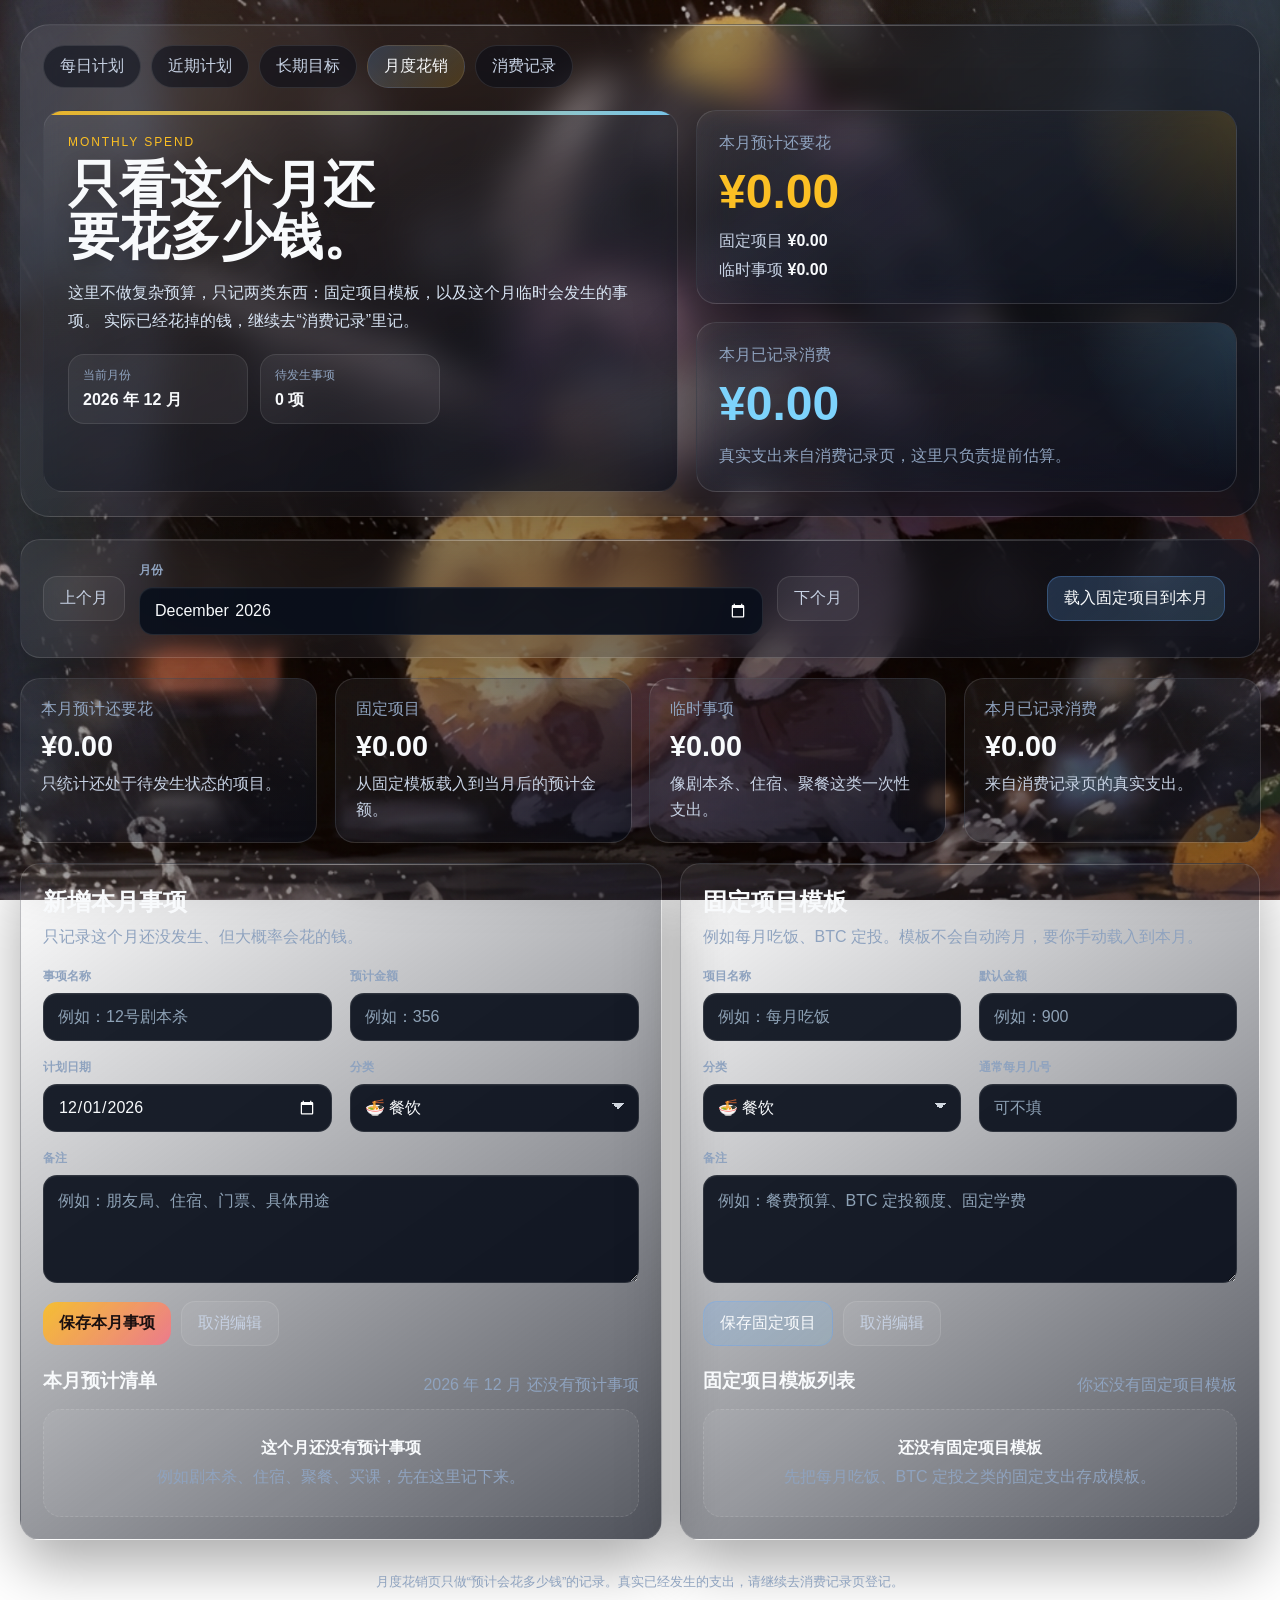
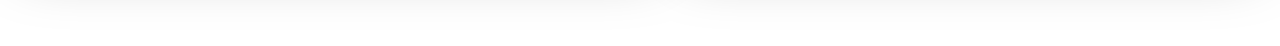
==== budget.html @ 2980a8bf "Deploy static site to GitHub Pages" ====
<!DOCTYPE html>
<html lang="zh-CN">
<head>
  <meta charset="UTF-8" />
  <meta name="viewport" content="width=device-width, initial-scale=1.0" />
  <title>月度花销</title>
  <link rel="stylesheet" href="styles/budget.css" />
  <link rel="stylesheet" href="styles/motion.css" />
</head>
<body>
  <div class="budget-shell" id="budgetDashboard">
    <header class="page-header glass-panel" data-motion-stage style="--motion-order: 0;">
      <nav class="page-nav">
        <a class="nav-link" href="index.html" data-hover-pop>每日计划</a>
        <a class="nav-link" href="recent.html" data-hover-pop>近期计划</a>
        <a class="nav-link" href="goals.html#overview" data-hover-pop>长期目标</a>
        <a class="nav-link active" href="budget.html" data-hover-pop>月度花销</a>
        <a class="nav-link" href="expenses.html" data-hover-pop>消费记录</a>
      </nav>

      <div class="hero hero--simple">
        <div class="hero-copy">
          <p class="eyebrow">Monthly spend</p>
          <h1 class="hero-title">只看这个月还要花多少钱。</h1>
          <p class="hero-description">
            这里不做复杂预算，只记两类东西：固定项目模板，以及这个月临时会发生的事项。
            实际已经花掉的钱，继续去“消费记录”里记。
          </p>
          <div class="hero-inline-metrics">
            <div class="hero-inline-chip">
              <span class="chip-label">当前月份</span>
              <strong id="heroMonthLabel">2026 年 4 月</strong>
            </div>
            <div class="hero-inline-chip">
              <span class="chip-label">待发生事项</span>
              <strong id="heroPendingCount">0 项</strong>
            </div>
          </div>
        </div>

        <div class="hero-side">
          <div class="hero-pulse-card">
            <span class="hero-side-label">本月预计还要花</span>
            <strong class="hero-side-value" id="heroPlannedTotal">¥0.00</strong>
            <div class="hero-side-split">
              <span>固定项目 <strong id="heroFixedSplit">¥0.00</strong></span>
              <span>临时事项 <strong id="heroOneOffSplit">¥0.00</strong></span>
            </div>
          </div>
          <div class="hero-balance-card">
            <span class="hero-side-label">本月已记录消费</span>
            <strong class="hero-side-balance" id="heroActualTotal">¥0.00</strong>
            <p id="heroBalanceNote">真实支出来自消费记录页，这里只负责提前估算。</p>
          </div>
        </div>
      </div>
    </header>

    <main class="page-content">
      <section class="control-bar glass-panel" data-motion-stage style="--motion-order: 1;">
        <div class="month-strip">
          <button class="month-nav-btn" type="button" id="budgetPrevMonth">上个月</button>
          <label class="month-select">
            <span>月份</span>
            <input id="budgetMonthInput" type="month" />
          </label>
          <button class="month-nav-btn" type="button" id="budgetNextMonth">下个月</button>
        </div>

        <div class="quick-actions">
          <button class="btn-secondary" type="button" id="loadFixedTemplatesBtn">载入固定项目到本月</button>
          <span class="status-note" id="budgetStatus"></span>
        </div>
      </section>

      <section class="summary-grid" data-motion-stage style="--motion-order: 2;">
        <article class="summary-card glass-panel" data-hover-pop>
          <span class="summary-label">本月预计还要花</span>
          <strong class="summary-value" id="summaryPlannedTotal">¥0.00</strong>
          <p class="summary-note">只统计还处于待发生状态的项目。</p>
        </article>
        <article class="summary-card glass-panel" data-hover-pop>
          <span class="summary-label">固定项目</span>
          <strong class="summary-value" id="summaryFixedTotal">¥0.00</strong>
          <p class="summary-note">从固定模板载入到当月后的预计金额。</p>
        </article>
        <article class="summary-card glass-panel" data-hover-pop>
          <span class="summary-label">临时事项</span>
          <strong class="summary-value" id="summaryOneOffTotal">¥0.00</strong>
          <p class="summary-note">像剧本杀、住宿、聚餐这类一次性支出。</p>
        </article>
        <article class="summary-card glass-panel" data-hover-pop>
          <span class="summary-label">本月已记录消费</span>
          <strong class="summary-value" id="summaryActualTotal">¥0.00</strong>
          <p class="summary-note">来自消费记录页的真实支出。</p>
        </article>
      </section>

      <section class="planner-grid" data-motion-stage style="--motion-order: 3;">
        <section class="section-card glass-panel">
          <div class="section-head">
            <div>
              <h2>新增本月事项</h2>
              <p>只记录这个月还没发生、但大概率会花的钱。</p>
            </div>
          </div>

          <form id="monthPlanForm">
            <input id="monthPlanEditingId" type="hidden" />
            <div class="form-grid">
              <div class="field">
                <label for="monthPlanTitleInput">事项名称</label>
                <input id="monthPlanTitleInput" type="text" placeholder="例如：12号剧本杀" />
              </div>
              <div class="field">
                <label for="monthPlanAmountInput">预计金额</label>
                <input id="monthPlanAmountInput" type="number" step="0.01" min="0.01" placeholder="例如：356" />
              </div>
              <div class="field">
                <label for="monthPlanDateInput">计划日期</label>
                <input id="monthPlanDateInput" type="date" />
              </div>
              <div class="field">
                <label for="monthPlanCategoryInput">分类</label>
                <select id="monthPlanCategoryInput"></select>
              </div>
              <div class="field full">
                <label for="monthPlanNoteInput">备注</label>
                <textarea id="monthPlanNoteInput" placeholder="例如：朋友局、住宿、门票、具体用途"></textarea>
              </div>
            </div>
            <div class="form-actions">
              <button class="btn-primary" type="submit" id="monthPlanSubmitLabel">保存本月事项</button>
              <button class="btn-ghost" type="button" id="cancelMonthPlanEdit" hidden>取消编辑</button>
              <span class="status-note" id="monthPlanFormStatus"></span>
            </div>
          </form>

          <div class="forecast-groups">
            <div class="forecast-group-shell">
              <div class="group-title-row">
                <h3>本月预计清单</h3>
                <span class="group-note" id="monthPlanSummary">当前月份还没有预计事项。</span>
              </div>
              <div class="forecast-items" id="monthPlanList"></div>
            </div>
          </div>
        </section>

        <section class="section-card glass-panel">
          <div class="section-head">
            <div>
              <h2>固定项目模板</h2>
              <p>例如每月吃饭、BTC 定投。模板不会自动跨月，要你手动载入到本月。</p>
            </div>
          </div>

          <form id="fixedTemplateForm">
            <input id="fixedTemplateEditingId" type="hidden" />
            <div class="form-grid">
              <div class="field">
                <label for="fixedTemplateTitleInput">项目名称</label>
                <input id="fixedTemplateTitleInput" type="text" placeholder="例如：每月吃饭" />
              </div>
              <div class="field">
                <label for="fixedTemplateAmountInput">默认金额</label>
                <input id="fixedTemplateAmountInput" type="number" step="0.01" min="0.01" placeholder="例如：900" />
              </div>
              <div class="field">
                <label for="fixedTemplateCategoryInput">分类</label>
                <select id="fixedTemplateCategoryInput"></select>
              </div>
              <div class="field">
                <label for="fixedTemplateRecurringDayInput">通常每月几号</label>
                <input id="fixedTemplateRecurringDayInput" type="number" min="1" max="31" placeholder="可不填" />
              </div>
              <div class="field full">
                <label for="fixedTemplateNoteInput">备注</label>
                <textarea id="fixedTemplateNoteInput" placeholder="例如：餐费预算、BTC 定投额度、固定学费"></textarea>
              </div>
            </div>
            <div class="form-actions">
              <button class="btn-secondary" type="submit" id="fixedTemplateSubmitLabel">保存固定项目</button>
              <button class="btn-ghost" type="button" id="cancelFixedTemplateEdit" hidden>取消编辑</button>
              <span class="status-note" id="fixedTemplateFormStatus"></span>
            </div>
          </form>

          <div class="forecast-groups">
            <div class="forecast-group-shell">
              <div class="group-title-row">
                <h3>固定项目模板列表</h3>
                <span class="group-note" id="fixedTemplateSummary">你还没有固定项目模板。</span>
              </div>
              <div class="fixed-template-list" id="fixedTemplateList"></div>
            </div>
          </div>
        </section>
      </section>

      <p class="footer-note" data-motion-stage style="--motion-order: 4;">
        月度花销页只做“预计会花多少钱”的记录。真实已经发生的支出，请继续去消费记录页登记。
      </p>
    </main>
  </div>

  <script src="scripts/motion.js"></script>
  <script src="scripts/budget-store.js"></script>
  <script src="scripts/budget.js"></script>
</body>
</html>
---- styles/budget.css ----
:root {
  --bg-overlay: rgba(0, 0, 0, 0.14);
  --bg-ink: #06080f;
  --panel-bg: rgba(12, 16, 28, 0.72);
  --panel-bg-strong: rgba(15, 20, 34, 0.88);
  --panel-border: rgba(255, 255, 255, 0.12);
  --text-main: #f8fafc;
  --text-muted: #c7d2e4;
  --text-soft: #8fa3bf;
  --accent-cyan: #7dd3fc;
  --accent-blue: #60a5fa;
  --accent-amber: #fbbf24;
  --accent-rose: #fb7185;
  --success: #86efac;
  --warning: #fdba74;
  --danger: #fca5a5;
  --shadow: 0 24px 60px rgba(0, 0, 0, 0.34);
  --radius-xl: 30px;
  --radius-lg: 20px;
  --radius-md: 14px;
}

* {
  box-sizing: border-box;
}

html,
body {
  margin: 0;
  min-height: 100%;
}

body {
  font-family: "Segoe UI", "Microsoft YaHei", sans-serif;
  color: var(--text-main);
  background: url("../assets/bg.png") no-repeat center center fixed;
  background-size: cover;
  position: relative;
}

body::before {
  content: "";
  position: fixed;
  inset: 0;
  background:
    radial-gradient(circle at top right, rgba(125, 211, 252, 0.18), transparent 32%),
    radial-gradient(circle at left center, rgba(255, 255, 255, 0.08), transparent 26%),
    linear-gradient(160deg, rgba(10, 14, 25, 0.06), rgba(10, 14, 25, 0.18)),
    var(--bg-overlay);
  pointer-events: none;
  z-index: -1;
}

body::after {
  content: "";
  position: fixed;
  inset: 0;
  background:
    radial-gradient(circle at 12% 14%, rgba(255, 255, 255, 0.12), transparent 18%),
    radial-gradient(circle at 82% 20%, rgba(125, 211, 252, 0.08), transparent 20%);
  pointer-events: none;
  z-index: -1;
}

a {
  color: inherit;
  text-decoration: none;
}

button,
input,
textarea,
select {
  font: inherit;
}

input,
textarea,
select {
  color-scheme: dark;
}

button {
  border: none;
}

.budget-shell {
  max-width: 1320px;
  margin: 0 auto;
  padding: 24px 20px 42px;
}

.glass-panel,
.section-card,
.summary-card,
.hero-pulse-card,
.hero-balance-card,
.budget-row,
.compare-card,
.forecast-item,
.forecast-template-item {
  background: linear-gradient(145deg, rgba(255, 255, 255, 0.05), var(--panel-bg));
  backdrop-filter: blur(18px);
  border: 1px solid var(--panel-border);
  box-shadow: var(--shadow);
}

.page-header {
  border-radius: var(--radius-xl);
  padding: 20px 22px 24px;
  margin-bottom: 22px;
  position: relative;
  overflow: hidden;
}

.page-header::before,
.section-card::before,
.control-bar::before {
  content: "";
  position: absolute;
  inset: 0 0 auto 0;
  height: 1px;
  background: linear-gradient(90deg, transparent, rgba(255, 255, 255, 0.4), transparent);
  pointer-events: none;
}

.page-nav {
  display: flex;
  flex-wrap: wrap;
  gap: 10px;
  margin-bottom: 22px;
  position: relative;
  z-index: 1;
}

.nav-link {
  padding: 10px 16px;
  border-radius: 999px;
  background: rgba(10, 14, 24, 0.56);
  border: 1px solid rgba(255, 255, 255, 0.1);
  color: var(--text-muted);
  transition: transform 0.2s ease, background 0.2s ease, color 0.2s ease;
}

.nav-link:hover,
.nav-link.active {
  color: var(--text-main);
  background: linear-gradient(135deg, rgba(96, 165, 250, 0.22), rgba(251, 191, 36, 0.18));
  transform: translateY(-1px);
}

.hero {
  display: grid;
  grid-template-columns: minmax(0, 1.08fr) minmax(300px, 0.92fr);
  gap: 18px;
  align-items: stretch;
}

.hero--simple {
  grid-template-columns: minmax(0, 1.08fr) minmax(320px, 0.92fr);
}

.hero-copy {
  padding: 24px 24px 18px;
  border-radius: var(--radius-lg);
  background: linear-gradient(160deg, rgba(255, 255, 255, 0.06), rgba(12, 16, 28, 0.72));
  border: 1px solid rgba(255, 255, 255, 0.08);
  position: relative;
  overflow: hidden;
}

.hero-copy::before {
  content: "";
  position: absolute;
  inset: 0 0 auto 0;
  height: 4px;
  background: linear-gradient(90deg, rgba(251, 191, 36, 0.9), rgba(125, 211, 252, 0.92));
}

.eyebrow {
  margin: 0 0 10px;
  letter-spacing: 0.16em;
  text-transform: uppercase;
  font-size: 12px;
  color: var(--accent-amber);
}

.hero-title {
  margin: 0;
  font-size: clamp(2.2rem, 4vw, 3.5rem);
  line-height: 1.02;
  max-width: 11ch;
  text-shadow: 0 8px 18px rgba(0, 0, 0, 0.26);
}

.hero-description {
  margin: 16px 0 0;
  max-width: 66ch;
  color: #d8e4f3;
  line-height: 1.72;
}

.hero-inline-metrics {
  display: flex;
  flex-wrap: wrap;
  gap: 12px;
  margin-top: 20px;
}

.hero-inline-chip {
  min-width: 180px;
  padding: 12px 14px;
  border-radius: 16px;
  background: rgba(255, 255, 255, 0.06);
  border: 1px solid rgba(255, 255, 255, 0.09);
}

.chip-label {
  display: block;
  font-size: 12px;
  color: var(--text-soft);
  margin-bottom: 6px;
}

.hero-inline-chip strong {
  font-size: 1rem;
}

.hero-side {
  display: grid;
  gap: 18px;
}

.hero-pulse-card,
.hero-balance-card {
  border-radius: var(--radius-lg);
  padding: 22px;
  min-height: 160px;
  position: relative;
  overflow: hidden;
}

.hero-pulse-card::before,
.hero-balance-card::before,
.summary-card::before,
.section-card::after {
  content: "";
  position: absolute;
  inset: 0;
  pointer-events: none;
}

.hero-pulse-card::before {
  background: radial-gradient(circle at top right, rgba(251, 191, 36, 0.18), transparent 30%);
}

.hero-balance-card::before {
  background: radial-gradient(circle at top right, rgba(125, 211, 252, 0.18), transparent 28%);
}

.hero-side-label {
  display: block;
  color: var(--text-soft);
  margin-bottom: 10px;
}

.hero-side-value,
.hero-side-balance {
  display: block;
  font-size: clamp(2rem, 4vw, 3rem);
  font-weight: 700;
  margin-bottom: 12px;
}

.hero-side-value {
  color: var(--accent-amber);
}

.hero-side-balance {
  color: var(--accent-cyan);
}

.hero-side-split {
  display: flex;
  flex-direction: column;
  gap: 8px;
  color: var(--text-muted);
}

.hero-side-split strong {
  color: var(--text-main);
}

#heroBalanceNote {
  margin: 0;
  color: var(--text-soft);
  line-height: 1.6;
}

.page-content {
  display: flex;
  flex-direction: column;
  gap: 20px;
}

.control-bar,
.section-card {
  position: relative;
  border-radius: var(--radius-lg);
  padding: 22px;
}

.control-bar {
  display: grid;
  grid-template-columns: minmax(0, 1fr) minmax(360px, auto);
  gap: 18px;
}

.month-strip {
  display: grid;
  grid-template-columns: auto 1fr auto;
  gap: 14px;
  align-items: center;
}

.month-strip-center {
  display: grid;
  grid-template-columns: repeat(2, minmax(0, 1fr));
  gap: 12px;
}

.month-nav-btn,
.btn-primary,
.btn-secondary,
.btn-ghost,
.btn-danger,
.btn-soft-success,
.btn-soft-warning {
  display: inline-flex;
  align-items: center;
  justify-content: center;
  gap: 8px;
  padding: 11px 16px;
  border-radius: 14px;
  cursor: pointer;
  transition: transform 0.2s ease, background 0.2s ease, border-color 0.2s ease;
}

.month-nav-btn,
.btn-ghost {
  background: rgba(255, 255, 255, 0.05);
  border: 1px solid rgba(255, 255, 255, 0.1);
  color: var(--text-muted);
}

.btn-primary {
  background: linear-gradient(135deg, rgba(251, 191, 36, 0.9), rgba(251, 113, 133, 0.82));
  color: #1a1010;
  font-weight: 700;
}

.btn-secondary {
  background: linear-gradient(135deg, rgba(96, 165, 250, 0.22), rgba(125, 211, 252, 0.16));
  border: 1px solid rgba(96, 165, 250, 0.3);
  color: var(--text-main);
}

.btn-danger {
  background: rgba(251, 113, 133, 0.16);
  border: 1px solid rgba(251, 113, 133, 0.26);
  color: #ffd9df;
}

.btn-soft-success {
  background: rgba(134, 239, 172, 0.14);
  border: 1px solid rgba(134, 239, 172, 0.26);
  color: #e4f9e8;
}

.btn-soft-warning {
  background: rgba(253, 186, 116, 0.14);
  border: 1px solid rgba(253, 186, 116, 0.28);
  color: #ffe9cc;
}

.month-nav-btn:hover,
.btn-primary:hover,
.btn-secondary:hover,
.btn-ghost:hover,
.btn-danger:hover,
.btn-soft-success:hover,
.btn-soft-warning:hover {
  transform: translateY(-1px);
}

.month-select,
.budget-total-form,
.field {
  display: flex;
  flex-direction: column;
  gap: 8px;
}

.month-select span,
.budget-total-label,
.field label {
  color: var(--text-soft);
  font-size: 12px;
  font-weight: 600;
}

.month-select select,
.month-select input,
.budget-total-form input,
.field input,
.field textarea,
.field select {
  width: 100%;
  min-height: 48px;
  padding: 12px 14px;
  border-radius: 14px;
  border: 1px solid rgba(255, 255, 255, 0.1);
  background: rgba(10, 16, 28, 0.92);
  background-color: rgba(10, 16, 28, 0.92);
  color: var(--text-main);
  appearance: none;
  outline: none;
  box-shadow: inset 0 1px 0 rgba(255, 255, 255, 0.03);
}

.month-select select,
.field select {
  background-image:
    linear-gradient(45deg, transparent 50%, rgba(226, 232, 240, 0.92) 50%),
    linear-gradient(135deg, rgba(226, 232, 240, 0.92) 50%, transparent 50%);
  background-position:
    calc(100% - 20px) calc(50% - 2px),
    calc(100% - 14px) calc(50% - 2px);
  background-size: 6px 6px, 6px 6px;
  background-repeat: no-repeat;
  padding-right: 40px;
}

.month-select select option,
.month-select select optgroup,
.field select option,
.field select optgroup {
  background: #101826;
  background-color: #101826;
  color: #f7fafc;
}

.field textarea {
  min-height: 108px;
  resize: vertical;
  line-height: 1.6;
}

.month-select input::placeholder,
.budget-total-form input::placeholder,
.field input::placeholder,
.field textarea::placeholder {
  color: #8ea2b6;
}

.month-select select:focus,
.month-select input:focus,
.budget-total-form input:focus,
.field input:focus,
.field textarea:focus,
.field select:focus {
  border-color: rgba(125, 211, 252, 0.46);
  box-shadow: 0 0 0 3px rgba(125, 211, 252, 0.1);
  background-color: rgba(12, 20, 34, 0.98);
}

.budget-total-form {
  justify-content: end;
}

.quick-actions {
  display: flex;
  flex-wrap: wrap;
  justify-content: flex-end;
  align-items: center;
  gap: 12px;
}

.summary-grid,
.dashboard-grid,
.planner-grid,
.form-grid,
.mini-metrics {
  display: grid;
  gap: 18px;
}

.summary-grid {
  grid-template-columns: repeat(4, minmax(0, 1fr));
}

.summary-card {
  position: relative;
  border-radius: var(--radius-lg);
  padding: 20px;
  overflow: hidden;
}

.summary-card::before {
  background: radial-gradient(circle at top right, rgba(255, 255, 255, 0.06), transparent 32%);
}

.summary-label {
  display: block;
  color: var(--text-soft);
  margin-bottom: 10px;
}

.summary-value {
  display: block;
  color: var(--text-main);
  font-size: 1.8rem;
  margin-bottom: 8px;
}

.summary-note {
  margin: 0;
  color: var(--text-muted);
  line-height: 1.6;
}

.dashboard-grid {
  grid-template-columns: minmax(320px, 0.92fr) minmax(0, 1.08fr);
  align-items: start;
}

.section-head {
  display: flex;
  justify-content: space-between;
  gap: 16px;
  align-items: flex-start;
  margin-bottom: 18px;
}

.section-head h2,
.group-title-row h3 {
  margin: 0;
}

.section-head p,
.group-note {
  margin: 6px 0 0;
  color: var(--text-soft);
  line-height: 1.6;
}

.compact-form-grid {
  grid-template-columns: repeat(2, minmax(0, 1fr));
}

.form-grid {
  grid-template-columns: repeat(2, minmax(0, 1fr));
}

.field.full {
  grid-column: 1 / -1;
}

.form-actions {
  display: flex;
  flex-wrap: wrap;
  align-items: center;
  gap: 10px;
  margin-top: 18px;
}

.status-note {
  color: var(--text-soft);
  font-size: 13px;
}

.status-note.success {
  color: var(--success);
}

.mini-metrics {
  grid-template-columns: repeat(2, minmax(0, 1fr));
  margin: 18px 0;
}

.mini-metric {
  padding: 14px;
  border-radius: 16px;
  background: rgba(255, 255, 255, 0.05);
  border: 1px solid rgba(255, 255, 255, 0.08);
}

.mini-metric span {
  display: block;
  color: var(--text-soft);
  margin-bottom: 8px;
}

.mini-metric strong {
  font-size: 1.25rem;
}

.category-budget-list,
.category-compare-grid,
.forecast-items,
.fixed-template-list {
  display: flex;
  flex-direction: column;
  gap: 12px;
}

.budget-row,
.compare-card,
.forecast-item,
.forecast-template-item {
  border-radius: 18px;
  padding: 16px;
}

.budget-row {
  display: flex;
  justify-content: space-between;
  gap: 12px;
  align-items: center;
}

.budget-row-copy strong {
  display: block;
  margin-bottom: 6px;
}

.budget-row-copy span {
  color: var(--text-soft);
  font-size: 13px;
}

.budget-row-actions {
  display: flex;
  gap: 10px;
  flex-wrap: wrap;
  justify-content: flex-end;
}

.btn-small {
  padding: 9px 12px;
  border-radius: 11px;
  font-size: 13px;
}

.compare-card {
  display: flex;
  flex-direction: column;
  gap: 12px;
  position: relative;
  overflow: hidden;
}

.compare-card::before {
  content: "";
  position: absolute;
  inset: 0;
  background: radial-gradient(circle at top right, rgba(96, 165, 250, 0.12), transparent 30%);
  pointer-events: none;
}

.compare-card-top,
.compare-stat-row,
.forecast-item-top,
.forecast-template-top {
  display: flex;
  justify-content: space-between;
  gap: 12px;
  align-items: flex-start;
}

.compare-card-title,
.forecast-item-title,
.forecast-template-title {
  margin: 0;
  font-size: 1rem;
}

.compare-budget-amount,
.forecast-item-amount,
.forecast-template-amount {
  font-weight: 700;
  white-space: nowrap;
}

.compare-budget-amount {
  color: var(--accent-amber);
}

.compare-stat-row {
  font-size: 13px;
  color: var(--text-muted);
}

.compare-progress {
  width: 100%;
  height: 12px;
  border-radius: 999px;
  background: rgba(255, 255, 255, 0.08);
  overflow: hidden;
  position: relative;
}

.compare-progress-actual,
.compare-progress-forecast {
  position: absolute;
  inset: 0 auto 0 0;
  border-radius: inherit;
}

.compare-progress-actual {
  background: linear-gradient(90deg, rgba(125, 211, 252, 0.95), rgba(96, 165, 250, 0.95));
}

.compare-progress-forecast {
  background: linear-gradient(90deg, rgba(251, 191, 36, 0.85), rgba(251, 113, 133, 0.82));
  mix-blend-mode: screen;
}

.compare-foot {
  display: flex;
  justify-content: space-between;
  gap: 12px;
  color: var(--text-soft);
  font-size: 12px;
}

.compare-foot strong {
  color: var(--text-main);
}

.planner-grid {
  grid-template-columns: minmax(0, 1.05fr) minmax(340px, 0.95fr);
  align-items: start;
}

.forecast-groups {
  display: flex;
  flex-direction: column;
  gap: 18px;
  margin-top: 20px;
}

.forecast-group-shell {
  display: flex;
  flex-direction: column;
  gap: 12px;
}

.group-title-row {
  display: flex;
  justify-content: space-between;
  gap: 12px;
  align-items: center;
}

.forecast-item,
.forecast-template-item {
  display: flex;
  flex-direction: column;
  gap: 12px;
}

.forecast-item.is-skipped {
  opacity: 0.72;
}

.forecast-item.is-done {
  border-color: rgba(134, 239, 172, 0.28);
}

.forecast-item-meta,
.forecast-template-meta,
.forecast-item-actions,
.forecast-template-actions {
  display: flex;
  flex-wrap: wrap;
  gap: 10px;
  align-items: center;
}

.forecast-tag,
.forecast-status {
  display: inline-flex;
  align-items: center;
  gap: 6px;
  padding: 5px 10px;
  border-radius: 999px;
  background: rgba(255, 255, 255, 0.08);
  color: var(--text-muted);
  font-size: 12px;
}

.forecast-status--done {
  background: rgba(134, 239, 172, 0.14);
  color: #e8fceb;
}

.forecast-status--planned {
  background: rgba(125, 211, 252, 0.14);
  color: #d8f4ff;
}

.forecast-status--skipped {
  background: rgba(148, 163, 184, 0.18);
  color: #d9e3ee;
}

.forecast-item-note,
.forecast-template-note {
  margin: 0;
  color: var(--text-muted);
  white-space: pre-wrap;
  line-height: 1.6;
}

.empty-state {
  border-radius: 18px;
  padding: 28px 24px;
  text-align: center;
  background: rgba(255, 255, 255, 0.05);
  border: 1px dashed rgba(255, 255, 255, 0.12);
  color: var(--text-soft);
}

.empty-state strong {
  display: block;
  color: var(--text-main);
  margin-bottom: 8px;
}

.footer-note {
  text-align: center;
  color: var(--text-soft);
  font-size: 13px;
}

@media (max-width: 1180px) {
  .hero,
  .dashboard-grid,
  .planner-grid,
  .control-bar {
    grid-template-columns: 1fr;
  }

  .summary-grid {
    grid-template-columns: repeat(2, minmax(0, 1fr));
  }
}

@media (max-width: 760px) {
  .budget-shell {
    padding: 18px 14px 28px;
  }

  .page-header,
  .section-card,
  .control-bar {
    padding: 18px;
  }

  .month-strip,
  .month-strip-center,
  .summary-grid,
  .form-grid,
  .compact-form-grid,
  .mini-metrics {
    grid-template-columns: 1fr;
  }

  .page-nav,
  .budget-row-actions,
  .forecast-item-actions,
  .forecast-template-actions,
  .quick-actions {
    gap: 8px;
  }

  .nav-link,
  .month-nav-btn,
  .btn-primary,
  .btn-secondary,
  .btn-ghost,
  .quick-actions .status-note {
    width: 100%;
  }

  .compare-card-top,
  .forecast-item-top,
  .forecast-template-top,
  .group-title-row,
  .section-head {
    flex-direction: column;
  }

  .hero-title {
    font-size: 2.2rem;
  }
}
---- styles/motion.css ----
﻿:root {
  --motion-fast: 190ms;
  --motion-base: 280ms;
  --motion-slow: 380ms;
  --motion-ease: cubic-bezier(0.22, 1, 0.36, 1);
  --motion-shift-sm: 10px;
  --motion-shift-md: 18px;
  --hover-pop-ms: 460ms;
  --hover-lift: -5px;
  --hover-rest-lift: -1px;
  --hover-pop-shadow: 0 14px 26px rgba(15, 23, 42, 0.16);
}

html.motion-enabled body {
  transition:
    opacity var(--motion-base) var(--motion-ease),
    transform var(--motion-base) var(--motion-ease),
    filter var(--motion-base) var(--motion-ease);
}

html.motion-enabled body.page-leaving {
  opacity: 0;
  transform: translateY(var(--motion-shift-sm));
  filter: saturate(0.98);
}

html.motion-enabled [data-motion-stage],
html.motion-enabled [data-motion-item] {
  will-change: opacity, transform;
  backface-visibility: hidden;
}

html.motion-enabled body.page-ready [data-motion-stage] {
  animation: motion-stage-in var(--motion-slow) var(--motion-ease) both;
  animation-delay: calc(var(--motion-order, 0) * 72ms);
}

html.motion-enabled body.page-ready [data-motion-item] {
  animation: motion-item-in var(--motion-base) var(--motion-ease) both;
  animation-delay: calc(150ms + (var(--motion-item-order, 0) * 46ms));
}

html.motion-enabled .motion-swap,
html.motion-enabled .motion-section {
  will-change: opacity, transform;
  backface-visibility: hidden;
}

html.motion-enabled .motion-swap {
  transition:
    opacity var(--motion-fast) var(--motion-ease),
    transform var(--motion-fast) var(--motion-ease),
    filter var(--motion-fast) var(--motion-ease);
}

html.motion-enabled .motion-swap.is-switching-out {
  opacity: 0;
  transform: translateY(var(--motion-shift-sm));
  filter: saturate(0.98);
}

html.motion-enabled .motion-swap.is-switching-in {
  animation: motion-swap-in var(--motion-base) var(--motion-ease) both;
}

html.motion-enabled .motion-section {
  transition:
    opacity var(--motion-base) var(--motion-ease),
    transform var(--motion-base) var(--motion-ease),
    filter var(--motion-base) var(--motion-ease);
}

html.motion-enabled .motion-section.is-hiding,
html.motion-enabled .motion-section.is-hidden,
html.motion-enabled .motion-section.is-revealing {
  opacity: 0;
  transform: translateY(calc(var(--motion-shift-sm) * -1));
  filter: saturate(0.98);
}

html.motion-enabled .motion-section.is-visible,
html.motion-enabled .motion-section:not(.is-hidden):not(.is-hiding):not(.is-revealing) {
  opacity: 1;
  transform: translateY(0);
  filter: none;
}

html.motion-enabled .motion-section[hidden] {
  display: none !important;
}

@keyframes motion-stage-in {
  from {
    opacity: 0;
    transform: translateY(var(--motion-shift-md));
  }
  to {
    opacity: 1;
    transform: translateY(0);
  }
}

@keyframes motion-item-in {
  from {
    opacity: 0;
    transform: translateY(14px);
  }
  to {
    opacity: 1;
    transform: translateY(0);
  }
}

@keyframes motion-swap-in {
  from {
    opacity: 0;
    transform: translateY(14px);
    filter: saturate(0.98);
  }
  to {
    opacity: 1;
    transform: translateY(0);
    filter: none;
  }
}

@media (hover: hover) and (pointer: fine) {
  html.motion-enabled [data-hover-pop] {
    will-change: transform, box-shadow, filter;
    backface-visibility: hidden;
    transition:
      transform var(--motion-base) var(--motion-ease),
      box-shadow var(--motion-base) var(--motion-ease),
      filter var(--motion-base) var(--motion-ease);
    transform: translate3d(0, 0, 0);
  }

  html.motion-enabled [data-hover-pop].is-hover-popping {
    animation: hover-pop var(--hover-pop-ms) var(--motion-ease) both;
  }

  html.motion-enabled [data-hover-pop]:hover {
    transform: translate3d(0, var(--hover-rest-lift), 0);
    box-shadow: var(--hover-pop-shadow);
    filter: brightness(1.015) saturate(1.02);
  }
}

@keyframes hover-pop {
  0% {
    transform: translate3d(0, 0, 0);
  }
  42% {
    transform: translate3d(0, var(--hover-lift), 0);
  }
  72% {
    transform: translate3d(0, 0, 0);
  }
  100% {
    transform: translate3d(0, var(--hover-rest-lift), 0);
  }
}

html.motion-enabled .motion-remove-layer {
  position: fixed;
  inset: 0;
  pointer-events: none;
  overflow: hidden;
  z-index: 9996;
}

html.motion-enabled .motion-remove-shell {
  position: fixed;
  overflow: hidden;
  pointer-events: none;
  transform: translateZ(0);
  border-radius: var(--ghost-radius, 16px);
}

html.motion-enabled .motion-remove-ghost {
  width: 100%;
  height: 100%;
  border-radius: inherit;
  overflow: hidden;
  box-shadow:
    0 10px 24px rgba(2, 8, 23, 0.22),
    inset 0 1px 0 rgba(255, 255, 255, 0.05);
}

html.motion-enabled .motion-remove-ghost-copy,
html.motion-enabled .motion-remove-ghost-copy * {
  pointer-events: none !important;
}

html.motion-enabled .motion-remove-ghost-copy {
  width: 100%;
  height: 100%;
  opacity: 0.92;
  animation: none !important;
  transition: none !important;
}

html.motion-enabled .motion-remove-shell.is-animating .motion-remove-ghost {
  animation: motion-remove-ghost-out 120ms linear both;
}

html.motion-enabled .motion-remove-shell.is-reduced.is-animating .motion-remove-ghost {
  animation-duration: 80ms;
}

html.motion-enabled .motion-undo-host {
  position: relative;
  overflow: visible;
}

html.motion-enabled .motion-panel-undo-stack {
  position: absolute;
  top: 12px;
  right: 12px;
  width: min(240px, calc(100% - 24px));
  display: flex;
  flex-direction: column;
  gap: 8px;
  pointer-events: none;
  z-index: 8;
}

html.motion-enabled .motion-panel-undo,
html.motion-enabled .motion-fallback-undo {
  position: relative;
  display: flex;
  align-items: center;
  justify-content: space-between;
  gap: 10px;
  overflow: hidden;
  pointer-events: auto;
  border-radius: 12px;
  border: 1px solid rgba(191, 219, 254, 0.16);
  background: linear-gradient(160deg, rgba(15, 23, 42, 0.88), rgba(30, 41, 59, 0.76));
  box-shadow: 0 10px 24px rgba(2, 8, 23, 0.22);
  backdrop-filter: blur(14px);
  opacity: 0;
  transition: opacity var(--motion-fast) var(--motion-ease);
}

html.motion-enabled .motion-panel-undo {
  min-height: 44px;
  padding: 9px 11px 11px;
}

html.motion-enabled .motion-panel-undo.is-visible,
html.motion-enabled .motion-fallback-undo.is-visible {
  opacity: 1;
}

html.motion-enabled .motion-panel-undo.is-exiting,
html.motion-enabled .motion-fallback-undo.is-exiting {
  opacity: 0;
}

html.motion-enabled .motion-panel-undo-copy,
html.motion-enabled .motion-fallback-undo-copy {
  min-width: 0;
  display: flex;
  align-items: center;
  gap: 8px;
}

html.motion-enabled .motion-panel-undo-badge {
  width: 8px;
  height: 8px;
  border-radius: 999px;
  flex-shrink: 0;
  background: linear-gradient(135deg, rgba(96, 165, 250, 0.95), rgba(129, 140, 248, 0.92));
  box-shadow: 0 0 10px rgba(96, 165, 250, 0.38);
}

html.motion-enabled .motion-panel-undo-label,
html.motion-enabled .motion-fallback-undo-label {
  color: #f8fbff;
  font-size: 13px;
  font-weight: 600;
  white-space: nowrap;
  overflow: hidden;
  text-overflow: ellipsis;
}

html.motion-enabled .motion-panel-undo-action,
html.motion-enabled .motion-fallback-undo-action {
  display: inline-flex;
  align-items: center;
  justify-content: center;
  flex-shrink: 0;
  min-width: 52px;
  padding: 7px 11px;
  border: 1px solid rgba(191, 219, 254, 0.18);
  border-radius: 999px;
  background: rgba(125, 211, 252, 0.12);
  color: #e0f2fe;
  font-size: 12px;
  font-weight: 700;
  line-height: 1;
  cursor: pointer;
  transition:
    background var(--motion-fast) var(--motion-ease),
    border-color var(--motion-fast) var(--motion-ease);
}

html.motion-enabled .motion-panel-undo-action:hover,
html.motion-enabled .motion-fallback-undo-action:hover {
  background: rgba(125, 211, 252, 0.2);
  border-color: rgba(191, 219, 254, 0.28);
}

html.motion-enabled .motion-panel-undo-progress,
html.motion-enabled .motion-fallback-undo-progress {
  position: absolute;
  left: 0;
  right: 0;
  bottom: 0;
  height: 2px;
  background: rgba(255, 255, 255, 0.06);
}

html.motion-enabled .motion-panel-undo-progress-fill,
html.motion-enabled .motion-fallback-undo-progress-fill {
  width: 100%;
  height: 100%;
  background: linear-gradient(90deg, rgba(224, 242, 254, 0.78), rgba(125, 211, 252, 0.82));
  transform-origin: left center;
  animation: motion-undo-progress var(--undo-duration, 2200ms) linear forwards;
}

html.motion-enabled .motion-fallback-stack {
  position: fixed;
  right: max(12px, env(safe-area-inset-right));
  bottom: max(12px, env(safe-area-inset-bottom));
  width: min(210px, calc(100vw - 24px));
  display: flex;
  flex-direction: column;
  gap: 8px;
  pointer-events: none;
  z-index: 9997;
}

html.motion-enabled .motion-fallback-undo {
  min-height: 40px;
  padding: 9px 10px 11px;
}

@keyframes motion-remove-ghost-out {
  from {
    opacity: 1;
  }
  to {
    opacity: 0;
  }
}

@keyframes motion-undo-progress {
  from {
    transform: scaleX(1);
  }
  to {
    transform: scaleX(0);
  }
}

@media (prefers-reduced-motion: reduce) {
  :root {
    --motion-fast: 1ms;
    --motion-base: 1ms;
    --motion-slow: 1ms;
    --motion-shift-sm: 0px;
    --motion-shift-md: 0px;
    --hover-pop-ms: 1ms;
    --hover-lift: 0px;
    --hover-rest-lift: 0px;
  }

  html.motion-enabled body,
  html.motion-enabled [data-motion-stage],
  html.motion-enabled [data-motion-item],
  html.motion-enabled .motion-swap,
  html.motion-enabled .motion-section,
  html.motion-enabled [data-hover-pop],
  html.motion-enabled .motion-panel-undo,
  html.motion-enabled .motion-fallback-undo,
  html.motion-enabled .motion-remove-ghost,
  html.motion-enabled .motion-remove-ghost-copy {
    animation-duration: 1ms !important;
    animation-delay: 0ms !important;
    transition-duration: 1ms !important;
    transform: none !important;
    filter: none !important;
  }

  html.motion-enabled [data-hover-pop]:hover,
  html.motion-enabled [data-hover-pop].is-hover-popping {
    box-shadow: none !important;
  }
}
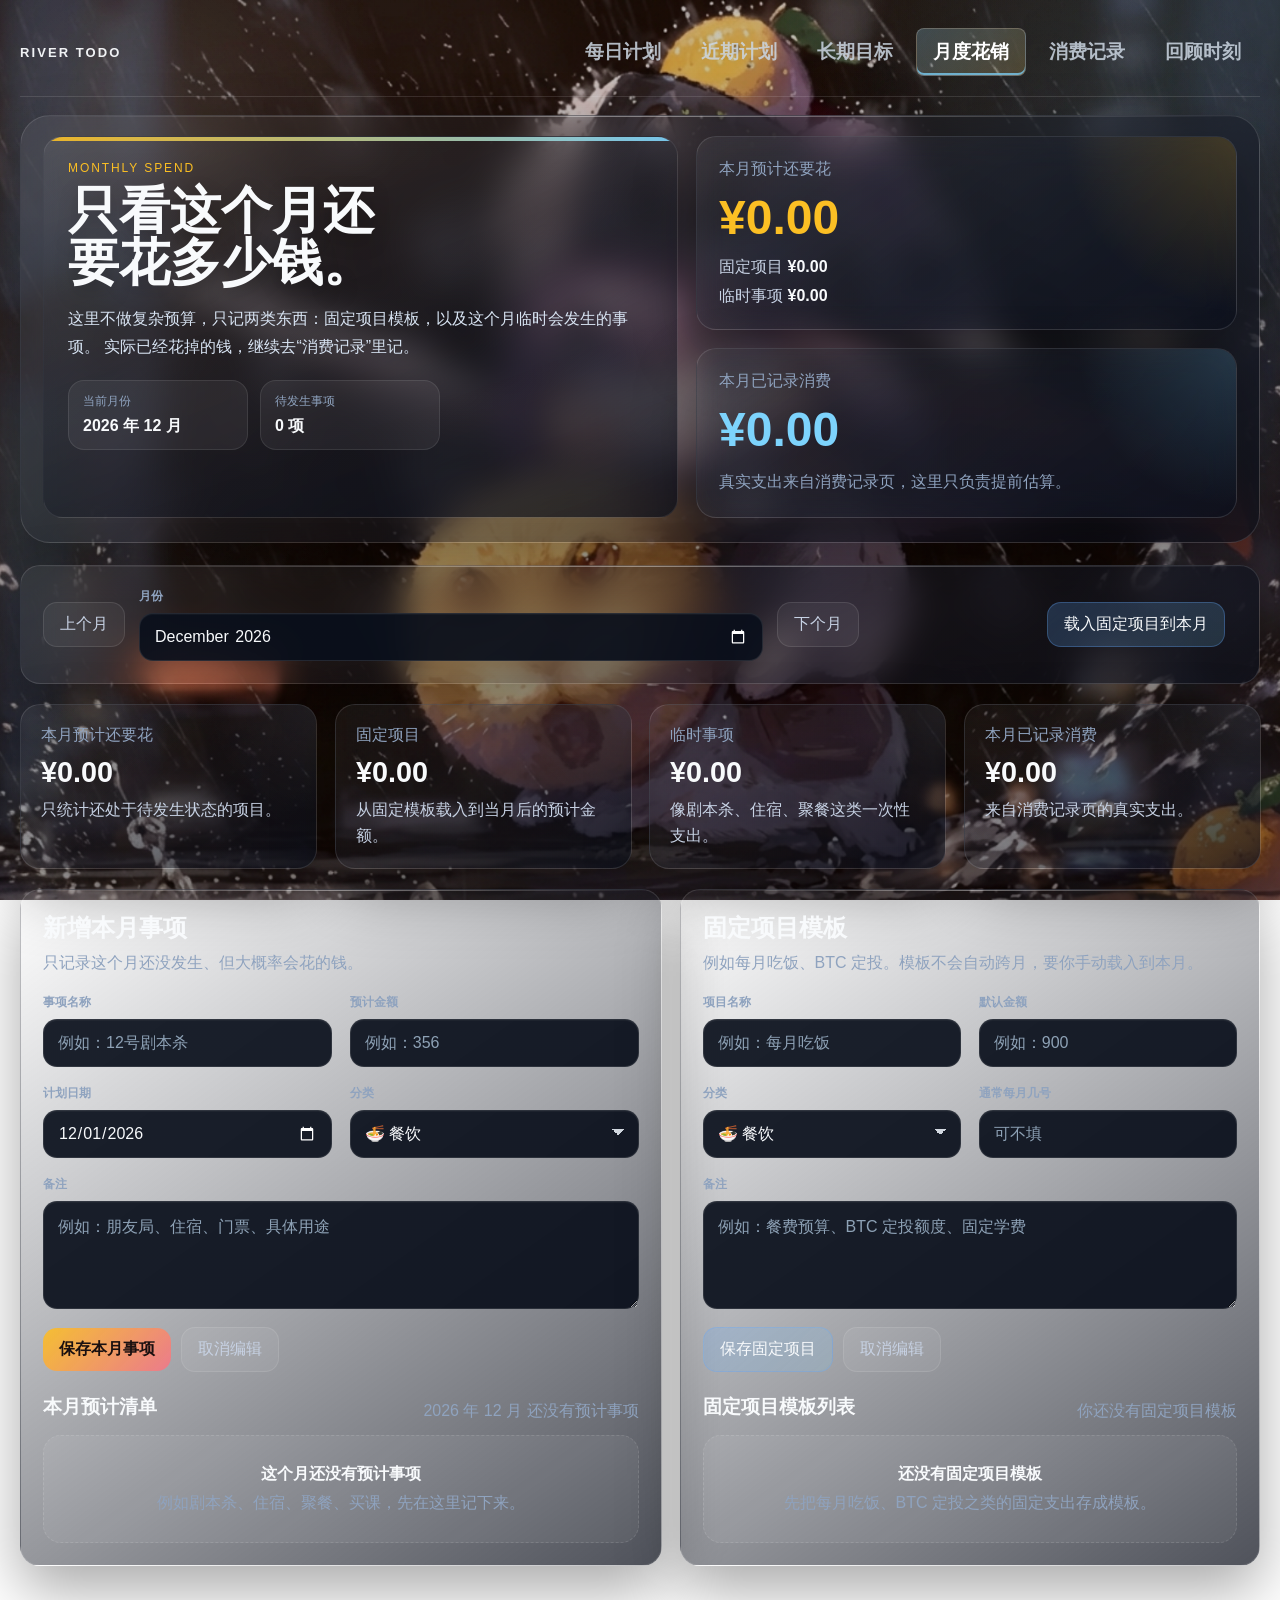
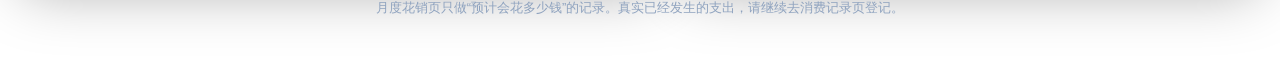
==== commit db4b1f35: "feat(h5): 完善回顾时刻与消费可视化体验" ====
--- a/budget.html
+++ b/budget.html
@@ -5,19 +5,24 @@
   <meta name="viewport" content="width=device-width, initial-scale=1.0" />
   <title>月度花销</title>
   <link rel="stylesheet" href="styles/budget.css" />
+  <link rel="stylesheet" href="styles/page-nav.css" />
   <link rel="stylesheet" href="styles/motion.css" />
 </head>
 <body>
   <div class="budget-shell" id="budgetDashboard">
+    <nav class="site-top-nav" aria-label="主导航">
+      <a class="site-top-nav__brand" href="index.html">River Todo</a>
+      <div class="page-nav site-top-nav__links">
+        <a class="nav-link" href="index.html">每日计划</a>
+        <a class="nav-link" href="recent.html">近期计划</a>
+        <a class="nav-link" href="goals.html#overview">长期目标</a>
+        <a class="nav-link active" href="budget.html">月度花销</a>
+        <a class="nav-link" href="expenses.html">消费记录</a>
+        <a class="nav-link" href="moments.html">回顾时刻</a>
+      </div>
+    </nav>
+
     <header class="page-header glass-panel" data-motion-stage style="--motion-order: 0;">
-      <nav class="page-nav">
-        <a class="nav-link" href="index.html" data-hover-pop>每日计划</a>
-        <a class="nav-link" href="recent.html" data-hover-pop>近期计划</a>
-        <a class="nav-link" href="goals.html#overview" data-hover-pop>长期目标</a>
-        <a class="nav-link active" href="budget.html" data-hover-pop>月度花销</a>
-        <a class="nav-link" href="expenses.html" data-hover-pop>消费记录</a>
-      </nav>
-
       <div class="hero hero--simple">
         <div class="hero-copy">
           <p class="eyebrow">Monthly spend</p>
--- a/styles/page-nav.css
+++ b/styles/page-nav.css
@@ -0,0 +1,105 @@
+.site-top-nav {
+  display: grid;
+  grid-template-columns: auto minmax(0, 1fr);
+  align-items: center;
+  gap: 24px;
+  margin: 0 0 18px;
+  padding: 0 0 16px;
+  border-bottom: 1px solid rgba(255, 255, 255, 0.12);
+}
+
+.site-top-nav__brand {
+  color: rgba(248, 250, 252, 0.96);
+  font-size: 13px;
+  font-weight: 800;
+  letter-spacing: 0.16em;
+  text-transform: uppercase;
+  white-space: nowrap;
+}
+
+.site-top-nav .page-nav,
+.site-top-nav__links {
+  display: flex;
+  flex-wrap: nowrap;
+  justify-content: flex-end;
+  gap: 6px;
+  margin: 0;
+  padding: 4px 2px;
+  overflow-x: auto;
+  scrollbar-width: none;
+}
+
+.site-top-nav .page-nav::-webkit-scrollbar,
+.site-top-nav__links::-webkit-scrollbar {
+  display: none;
+}
+
+.site-top-nav .nav-link {
+  display: inline-flex;
+  align-items: center;
+  justify-content: center;
+  flex: 0 0 auto;
+  width: auto;
+  min-width: max-content;
+  min-height: 44px;
+  padding: 10px 16px;
+  border-radius: 8px;
+  background: transparent;
+  border: 1px solid transparent;
+  box-shadow: none;
+  color: rgba(203, 213, 225, 0.86);
+  font-size: clamp(1rem, 1.45vw, 1.22rem);
+  font-weight: 800;
+  letter-spacing: 0;
+  text-decoration: none;
+  backdrop-filter: none;
+  transition: background 0.18s ease, border-color 0.18s ease, color 0.18s ease, box-shadow 0.18s ease;
+}
+
+.site-top-nav .nav-link:hover,
+.site-top-nav .nav-link:focus-visible {
+  background: rgba(255, 255, 255, 0.07);
+  border-color: rgba(255, 255, 255, 0.12);
+  color: #f8fafc;
+  transform: none;
+}
+
+.site-top-nav .nav-link.active {
+  background:
+    linear-gradient(135deg, rgba(125, 211, 252, 0.18), rgba(251, 191, 36, 0.12)),
+    rgba(255, 255, 255, 0.08);
+  border-color: rgba(255, 255, 255, 0.2);
+  color: #ffffff;
+  box-shadow: inset 0 -2px 0 rgba(125, 211, 252, 0.76);
+  transform: none;
+}
+
+.site-top-nav .nav-link:focus-visible {
+  outline: 2px solid rgba(125, 211, 252, 0.58);
+  outline-offset: 3px;
+}
+
+@media (max-width: 760px) {
+  .site-top-nav {
+    grid-template-columns: 1fr;
+    gap: 10px;
+    margin-bottom: 14px;
+    padding-bottom: 12px;
+  }
+
+  .site-top-nav__brand {
+    font-size: 12px;
+  }
+
+  .site-top-nav .page-nav,
+  .site-top-nav__links {
+    justify-content: flex-start;
+    margin-inline: -2px;
+  }
+
+  .site-top-nav .nav-link {
+    min-height: 42px;
+    padding: 9px 14px;
+    font-size: 1rem;
+  }
+}
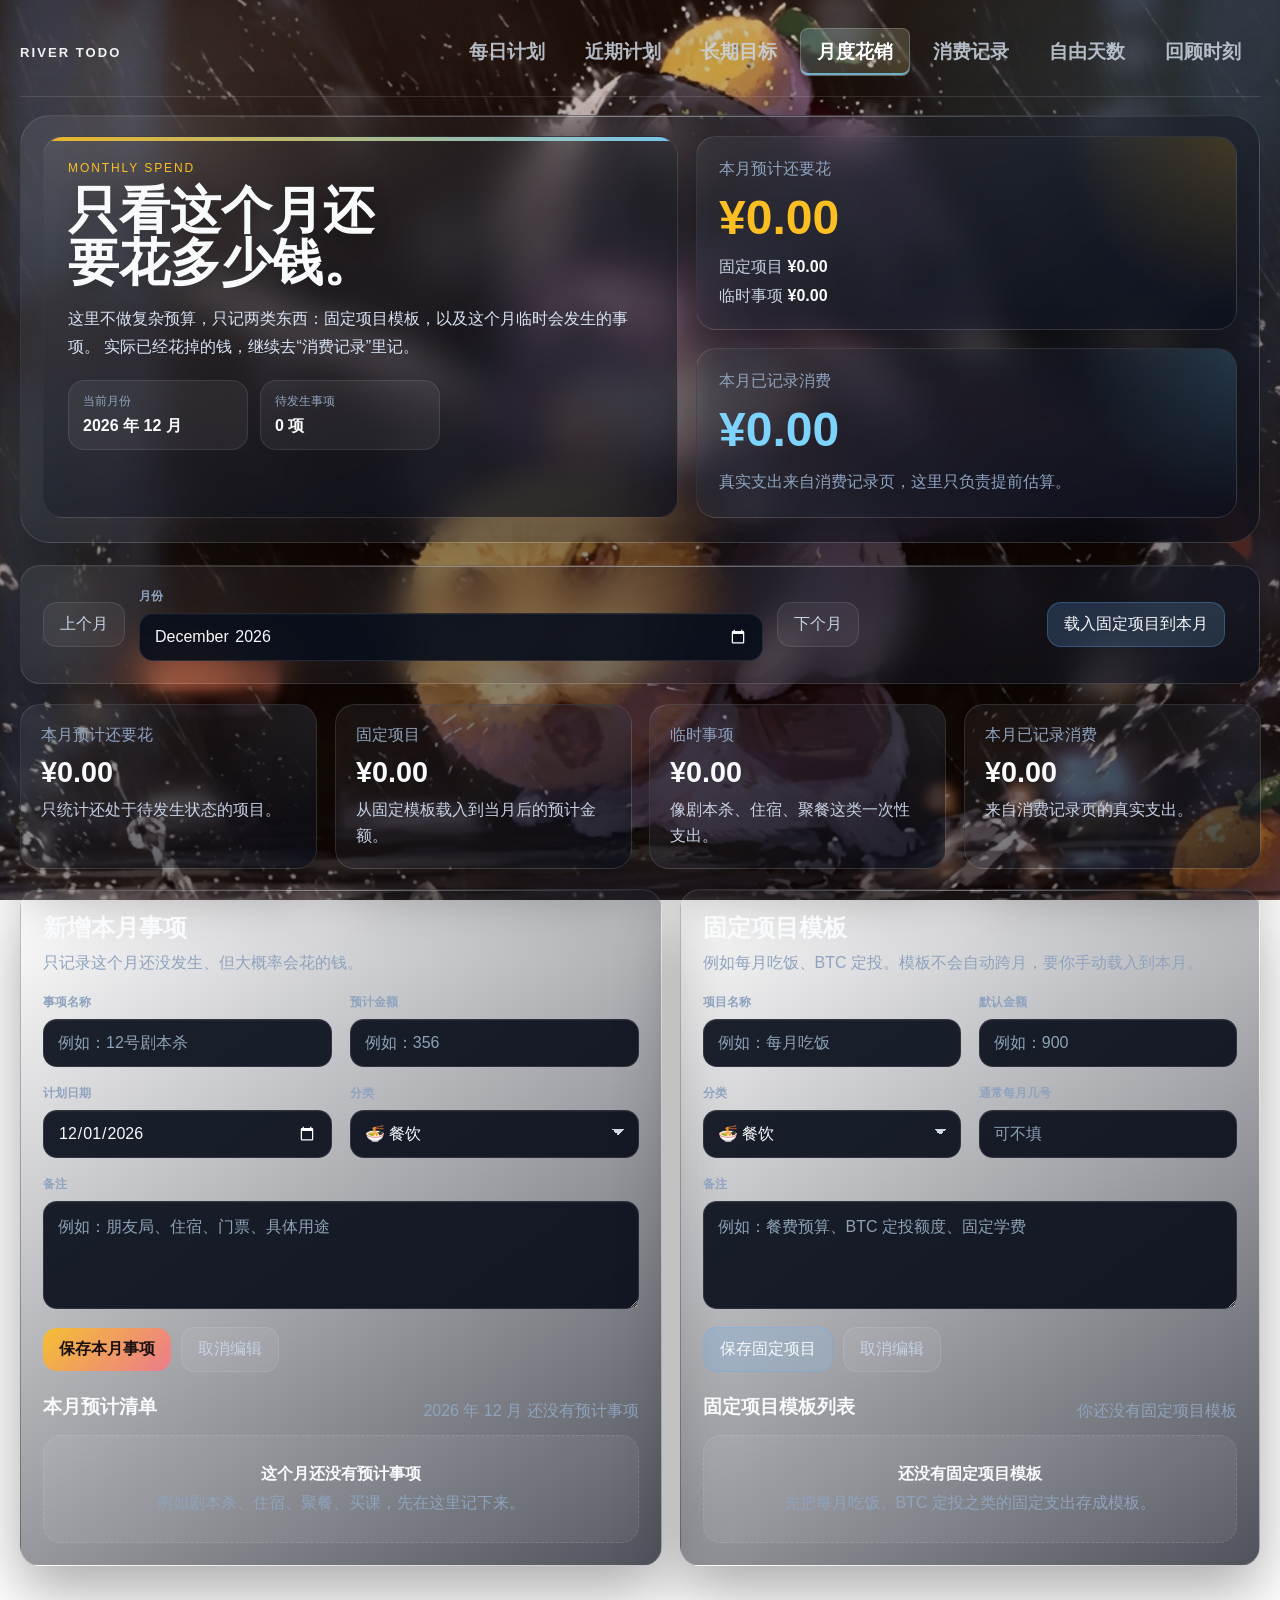
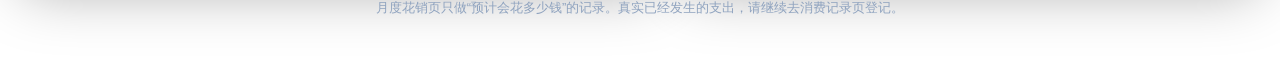
==== commit 89f71ec2: "feat(h5): 增加消费分层与自由天数" ====
--- a/budget.html
+++ b/budget.html
@@ -18,6 +18,7 @@
         <a class="nav-link" href="goals.html#overview">长期目标</a>
         <a class="nav-link active" href="budget.html">月度花销</a>
         <a class="nav-link" href="expenses.html">消费记录</a>
+        <a class="nav-link" href="freedom.html">自由天数</a>
         <a class="nav-link" href="moments.html">回顾时刻</a>
       </div>
     </nav>
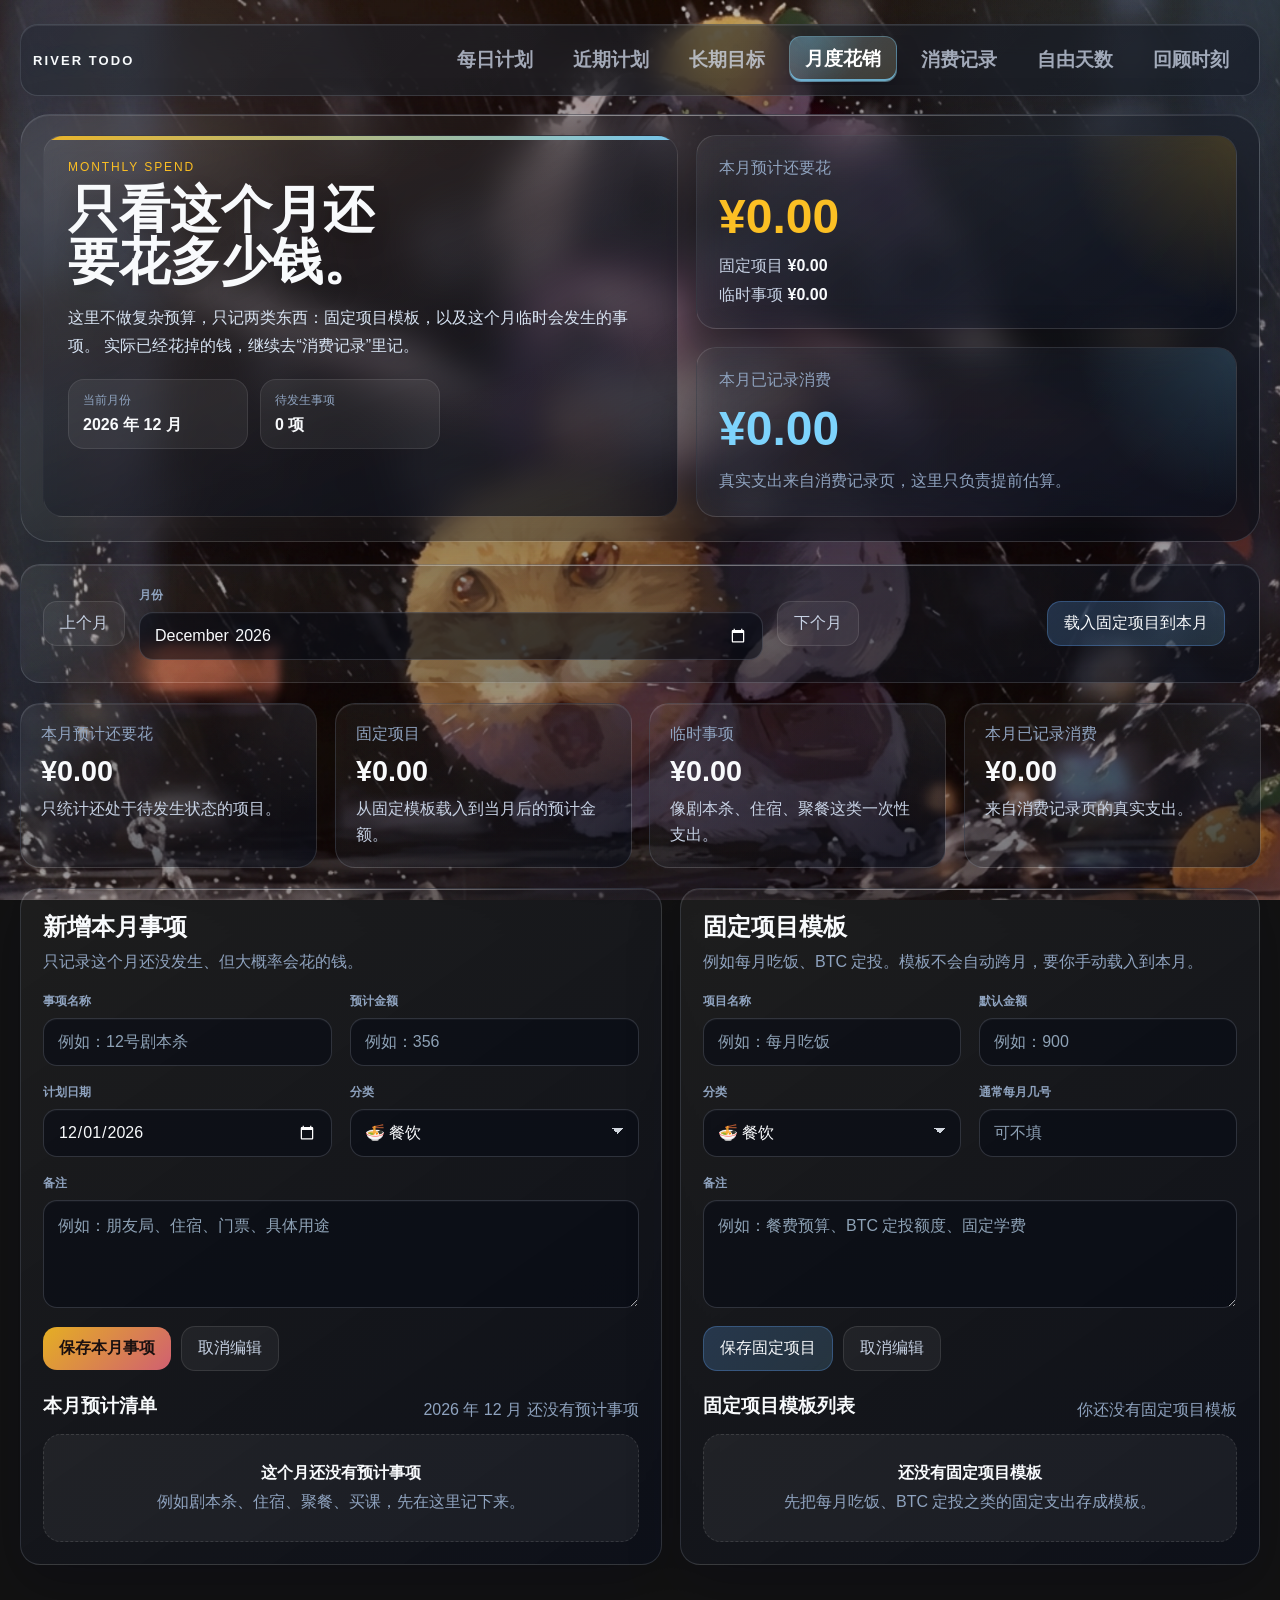
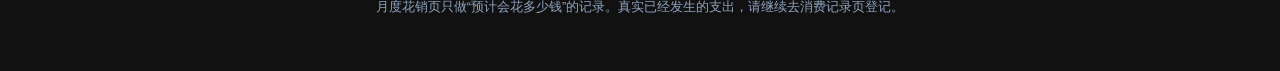
==== commit 214ead6e: "feat(h5): 优化全站动效和手机端体验" ====
--- a/budget.html
+++ b/budget.html
@@ -4,6 +4,8 @@
   <meta charset="UTF-8" />
   <meta name="viewport" content="width=device-width, initial-scale=1.0" />
   <title>月度花销</title>
+  <link rel="icon" href="data:," />
+  <link rel="preload" as="image" href="assets/bg.png" />
   <link rel="stylesheet" href="styles/budget.css" />
   <link rel="stylesheet" href="styles/page-nav.css" />
   <link rel="stylesheet" href="styles/motion.css" />
--- a/styles/page-nav.css
+++ b/styles/page-nav.css
@@ -1,20 +1,50 @@
+:root {
+  color-scheme: dark;
+  --river-bg: #070913;
+  --river-surface: rgba(12, 16, 28, 0.58);
+  --river-surface-strong: rgba(18, 24, 38, 0.74);
+  --river-border: rgba(226, 236, 255, 0.14);
+  --river-border-strong: rgba(226, 236, 255, 0.22);
+  --river-text: #f8fafc;
+  --river-muted: rgba(226, 236, 255, 0.68);
+  --river-soft: rgba(226, 236, 255, 0.46);
+  --river-blue: #7dd3fc;
+  --river-blue-strong: #38bdf8;
+  --river-gold: #f8d36d;
+  --river-danger: #fb7185;
+  --river-glass-blur: 18px;
+  --river-radius-lg: 18px;
+  --river-radius-md: 12px;
+  --river-shadow-soft: 0 18px 54px rgba(2, 6, 23, 0.24);
+}
+
 .site-top-nav {
   display: grid;
   grid-template-columns: auto minmax(0, 1fr);
   align-items: center;
-  gap: 24px;
+  gap: clamp(14px, 2.2vw, 24px);
   margin: 0 0 18px;
-  padding: 0 0 16px;
-  border-bottom: 1px solid rgba(255, 255, 255, 0.12);
+  padding: 10px 12px;
+  border: 1px solid var(--river-border);
+  border-radius: var(--river-radius-lg);
+  background:
+    linear-gradient(135deg, rgba(255, 255, 255, 0.06), rgba(255, 255, 255, 0.015)),
+    var(--river-surface);
+  box-shadow: var(--river-shadow-soft), inset 0 1px 0 rgba(255, 255, 255, 0.08);
+  backdrop-filter: blur(var(--river-glass-blur));
+  -webkit-backdrop-filter: blur(var(--river-glass-blur));
+  contain: layout paint;
 }
 
 .site-top-nav__brand {
-  color: rgba(248, 250, 252, 0.96);
+  color: var(--river-text);
   font-size: 13px;
   font-weight: 800;
   letter-spacing: 0.16em;
   text-transform: uppercase;
   white-space: nowrap;
+  text-decoration: none;
+  text-shadow: 0 0 20px rgba(125, 211, 252, 0.18);
 }
 
 .site-top-nav .page-nav,
@@ -22,11 +52,12 @@
   display: flex;
   flex-wrap: nowrap;
   justify-content: flex-end;
-  gap: 6px;
+  gap: 8px;
   margin: 0;
-  padding: 4px 2px;
+  padding: 2px;
   overflow-x: auto;
   scrollbar-width: none;
+  scroll-padding-inline: 12px;
 }
 
 .site-top-nav .page-nav::-webkit-scrollbar,
@@ -41,65 +72,127 @@
   flex: 0 0 auto;
   width: auto;
   min-width: max-content;
-  min-height: 44px;
-  padding: 10px 16px;
-  border-radius: 8px;
+  min-height: 40px;
+  padding: 9px 15px;
+  border-radius: var(--river-radius-md);
   background: transparent;
   border: 1px solid transparent;
   box-shadow: none;
-  color: rgba(203, 213, 225, 0.86);
+  color: var(--river-muted);
   font-size: clamp(1rem, 1.45vw, 1.22rem);
   font-weight: 800;
   letter-spacing: 0;
   text-decoration: none;
   backdrop-filter: none;
-  transition: background 0.18s ease, border-color 0.18s ease, color 0.18s ease, box-shadow 0.18s ease;
+  transform: translate3d(0, 0, 0);
+  transition:
+    background 0.2s ease,
+    border-color 0.2s ease,
+    color 0.2s ease,
+    box-shadow 0.2s ease,
+    transform 0.2s ease;
 }
 
 .site-top-nav .nav-link:hover,
 .site-top-nav .nav-link:focus-visible {
-  background: rgba(255, 255, 255, 0.07);
-  border-color: rgba(255, 255, 255, 0.12);
-  color: #f8fafc;
-  transform: none;
+  background: rgba(255, 255, 255, 0.075);
+  border-color: var(--river-border-strong);
+  color: var(--river-text);
+  transform: translate3d(0, -1px, 0);
 }
 
 .site-top-nav .nav-link.active {
   background:
-    linear-gradient(135deg, rgba(125, 211, 252, 0.18), rgba(251, 191, 36, 0.12)),
-    rgba(255, 255, 255, 0.08);
-  border-color: rgba(255, 255, 255, 0.2);
+    radial-gradient(circle at 18% 0%, rgba(125, 211, 252, 0.22), transparent 55%),
+    linear-gradient(135deg, rgba(125, 211, 252, 0.16), rgba(248, 211, 109, 0.11)),
+    rgba(255, 255, 255, 0.075);
+  border-color: rgba(125, 211, 252, 0.34);
   color: #ffffff;
-  box-shadow: inset 0 -2px 0 rgba(125, 211, 252, 0.76);
-  transform: none;
+  box-shadow:
+    inset 0 -2px 0 rgba(125, 211, 252, 0.74),
+    0 10px 26px rgba(2, 8, 23, 0.18);
+  transform: translate3d(0, -1px, 0);
 }
 
 .site-top-nav .nav-link:focus-visible {
-  outline: 2px solid rgba(125, 211, 252, 0.58);
+  outline: 2px solid rgba(125, 211, 252, 0.74);
+  outline-offset: 3px;
+}
+
+.site-top-nav .nav-link:active {
+  transform: translate3d(0, 0, 0) scale(0.985);
+}
+
+body:not(.bass-ledger-page):not(.river-star-page) :where(.glass-panel, .section-card, .kpi-card, .record-item, .freedom-core, .freedom-panel, .freedom-stage) {
+  border-color: var(--river-border);
+  box-shadow: var(--river-shadow-soft), inset 0 1px 0 rgba(255, 255, 255, 0.07);
+}
+
+body:not(.bass-ledger-page):not(.river-star-page) :where(input, textarea, select) {
+  border-color: rgba(226, 236, 255, 0.16);
+  background-color: rgba(8, 12, 22, 0.58);
+  transition:
+    border-color 0.18s ease,
+    box-shadow 0.18s ease,
+    background-color 0.18s ease;
+}
+
+body:not(.bass-ledger-page):not(.river-star-page) :where(input, textarea, select):focus {
+  border-color: rgba(125, 211, 252, 0.62);
+  box-shadow: 0 0 0 3px rgba(125, 211, 252, 0.13);
+  outline: none;
+}
+
+body:not(.bass-ledger-page):not(.river-star-page) :where(button, a, input, textarea, select):focus-visible {
+  outline: 2px solid rgba(125, 211, 252, 0.72);
   outline-offset: 3px;
 }
 
 @media (max-width: 760px) {
   .site-top-nav {
     grid-template-columns: 1fr;
-    gap: 10px;
+    gap: 8px;
     margin-bottom: 14px;
-    padding-bottom: 12px;
+    padding: 9px;
+    border-radius: 16px;
+    width: 100%;
+    overflow: hidden;
   }
 
   .site-top-nav__brand {
     font-size: 12px;
+    padding-inline: 2px;
   }
 
   .site-top-nav .page-nav,
   .site-top-nav__links {
     justify-content: flex-start;
     margin-inline: -2px;
+    padding: 2px 2px 4px;
+    scroll-snap-type: x proximity;
+    mask-image: linear-gradient(90deg, transparent 0, #000 12px, #000 calc(100% - 18px), transparent 100%);
   }
 
   .site-top-nav .nav-link {
-    min-height: 42px;
-    padding: 9px 14px;
-    font-size: 1rem;
+    flex: 0 0 auto;
+    width: auto;
+    min-height: 38px;
+    padding: 8px 12px;
+    font-size: 0.95rem;
+    scroll-snap-align: start;
+    white-space: nowrap;
   }
 }
+
+@media (max-width: 430px) {
+  .site-top-nav {
+    margin-bottom: 12px;
+    border-radius: 14px;
+  }
+
+  .site-top-nav .nav-link {
+    min-height: 36px;
+    padding: 7px 10px;
+    font-size: 0.9rem;
+  }
+}
--- a/styles/motion.css
+++ b/styles/motion.css
@@ -1,8 +1,13 @@
 ﻿:root {
   --motion-fast: 190ms;
-  --motion-base: 280ms;
+  --motion-base: 220ms;
+  --motion-page-leave: 140ms;
+  --motion-top-nav-leave: 90ms;
   --motion-slow: 380ms;
+  --motion-stage-pop: 420ms;
+  --motion-item-pop: 320ms;
   --motion-ease: cubic-bezier(0.22, 1, 0.36, 1);
+  --motion-ease-pop: cubic-bezier(0.18, 0.92, 0.22, 1);
   --motion-shift-sm: 10px;
   --motion-shift-md: 18px;
   --hover-pop-ms: 460ms;
@@ -13,31 +18,51 @@
 
 html.motion-enabled body {
   transition:
-    opacity var(--motion-base) var(--motion-ease),
-    transform var(--motion-base) var(--motion-ease),
-    filter var(--motion-base) var(--motion-ease);
+    opacity var(--motion-page-leave) var(--motion-ease),
+    transform var(--motion-page-leave) var(--motion-ease),
+    filter var(--motion-page-leave) var(--motion-ease);
 }
 
 html.motion-enabled body.page-leaving {
-  opacity: 0;
-  transform: translateY(var(--motion-shift-sm));
+  opacity: 0.72;
+  transform: translateY(6px);
   filter: saturate(0.98);
+}
+
+html.motion-enabled body.page-leaving--top-nav {
+  transition-duration: var(--motion-top-nav-leave);
+  opacity: 0.86;
+  transform: translateY(3px);
 }
 
 html.motion-enabled [data-motion-stage],
 html.motion-enabled [data-motion-item] {
   will-change: opacity, transform;
   backface-visibility: hidden;
+  transform-style: preserve-3d;
+}
+
+html.motion-enabled body:not(.page-ready) [data-motion-stage],
+html.motion-enabled body:not(.page-ready) [data-motion-item] {
+  opacity: 0;
+}
+
+html.motion-enabled body:not(.page-ready) [data-motion-stage] {
+  transform: translate3d(0, -14px, 0) scale(0.992);
+}
+
+html.motion-enabled body:not(.page-ready) [data-motion-item] {
+  transform: translate3d(0, -10px, 0) scale(0.988);
 }
 
 html.motion-enabled body.page-ready [data-motion-stage] {
-  animation: motion-stage-in var(--motion-slow) var(--motion-ease) both;
-  animation-delay: calc(var(--motion-order, 0) * 72ms);
+  animation: motion-stage-in var(--motion-stage-pop) var(--motion-ease-pop) both;
+  animation-delay: calc(var(--motion-order, 0) * 58ms);
 }
 
 html.motion-enabled body.page-ready [data-motion-item] {
-  animation: motion-item-in var(--motion-base) var(--motion-ease) both;
-  animation-delay: calc(150ms + (var(--motion-item-order, 0) * 46ms));
+  animation: motion-item-in var(--motion-item-pop) var(--motion-ease-pop) both;
+  animation-delay: calc(90ms + (var(--motion-item-order, 0) * 34ms));
 }
 
 html.motion-enabled .motion-swap,
@@ -92,22 +117,32 @@
 @keyframes motion-stage-in {
   from {
     opacity: 0;
-    transform: translateY(var(--motion-shift-md));
+    transform: translate3d(0, -16px, 0) scale(0.992);
+    filter: saturate(0.96) brightness(0.98);
+  }
+  62% {
+    opacity: 1;
   }
   to {
     opacity: 1;
-    transform: translateY(0);
+    transform: translate3d(0, 0, 0) scale(1);
+    filter: none;
   }
 }
 
 @keyframes motion-item-in {
   from {
     opacity: 0;
-    transform: translateY(14px);
+    transform: translate3d(0, -12px, 0) scale(0.985);
+    filter: saturate(0.96) brightness(0.98);
+  }
+  70% {
+    opacity: 1;
   }
   to {
     opacity: 1;
-    transform: translateY(0);
+    transform: translate3d(0, 0, 0) scale(1);
+    filter: none;
   }
 }
 
@@ -143,6 +178,23 @@
     transform: translate3d(0, var(--hover-rest-lift), 0);
     box-shadow: var(--hover-pop-shadow);
     filter: brightness(1.015) saturate(1.02);
+  }
+}
+
+@media (max-width: 760px) {
+  :root {
+    --motion-stage-pop: 300ms;
+    --motion-item-pop: 240ms;
+    --motion-shift-sm: 6px;
+    --motion-shift-md: 10px;
+  }
+
+  html.motion-enabled body.page-ready [data-motion-stage] {
+    animation-delay: calc(var(--motion-order, 0) * 34ms);
+  }
+
+  html.motion-enabled body.page-ready [data-motion-item] {
+    animation-delay: calc(56ms + (var(--motion-item-order, 0) * 22ms));
   }
 }
 
@@ -400,3 +452,15 @@
     box-shadow: none !important;
   }
 }
+
+html.motion-reduce body,
+html.motion-reduce [data-motion-stage],
+html.motion-reduce [data-motion-item],
+html.motion-reduce .motion-swap,
+html.motion-reduce .motion-section {
+  animation: none !important;
+  transition: none !important;
+  opacity: 1 !important;
+  transform: none !important;
+  filter: none !important;
+}
